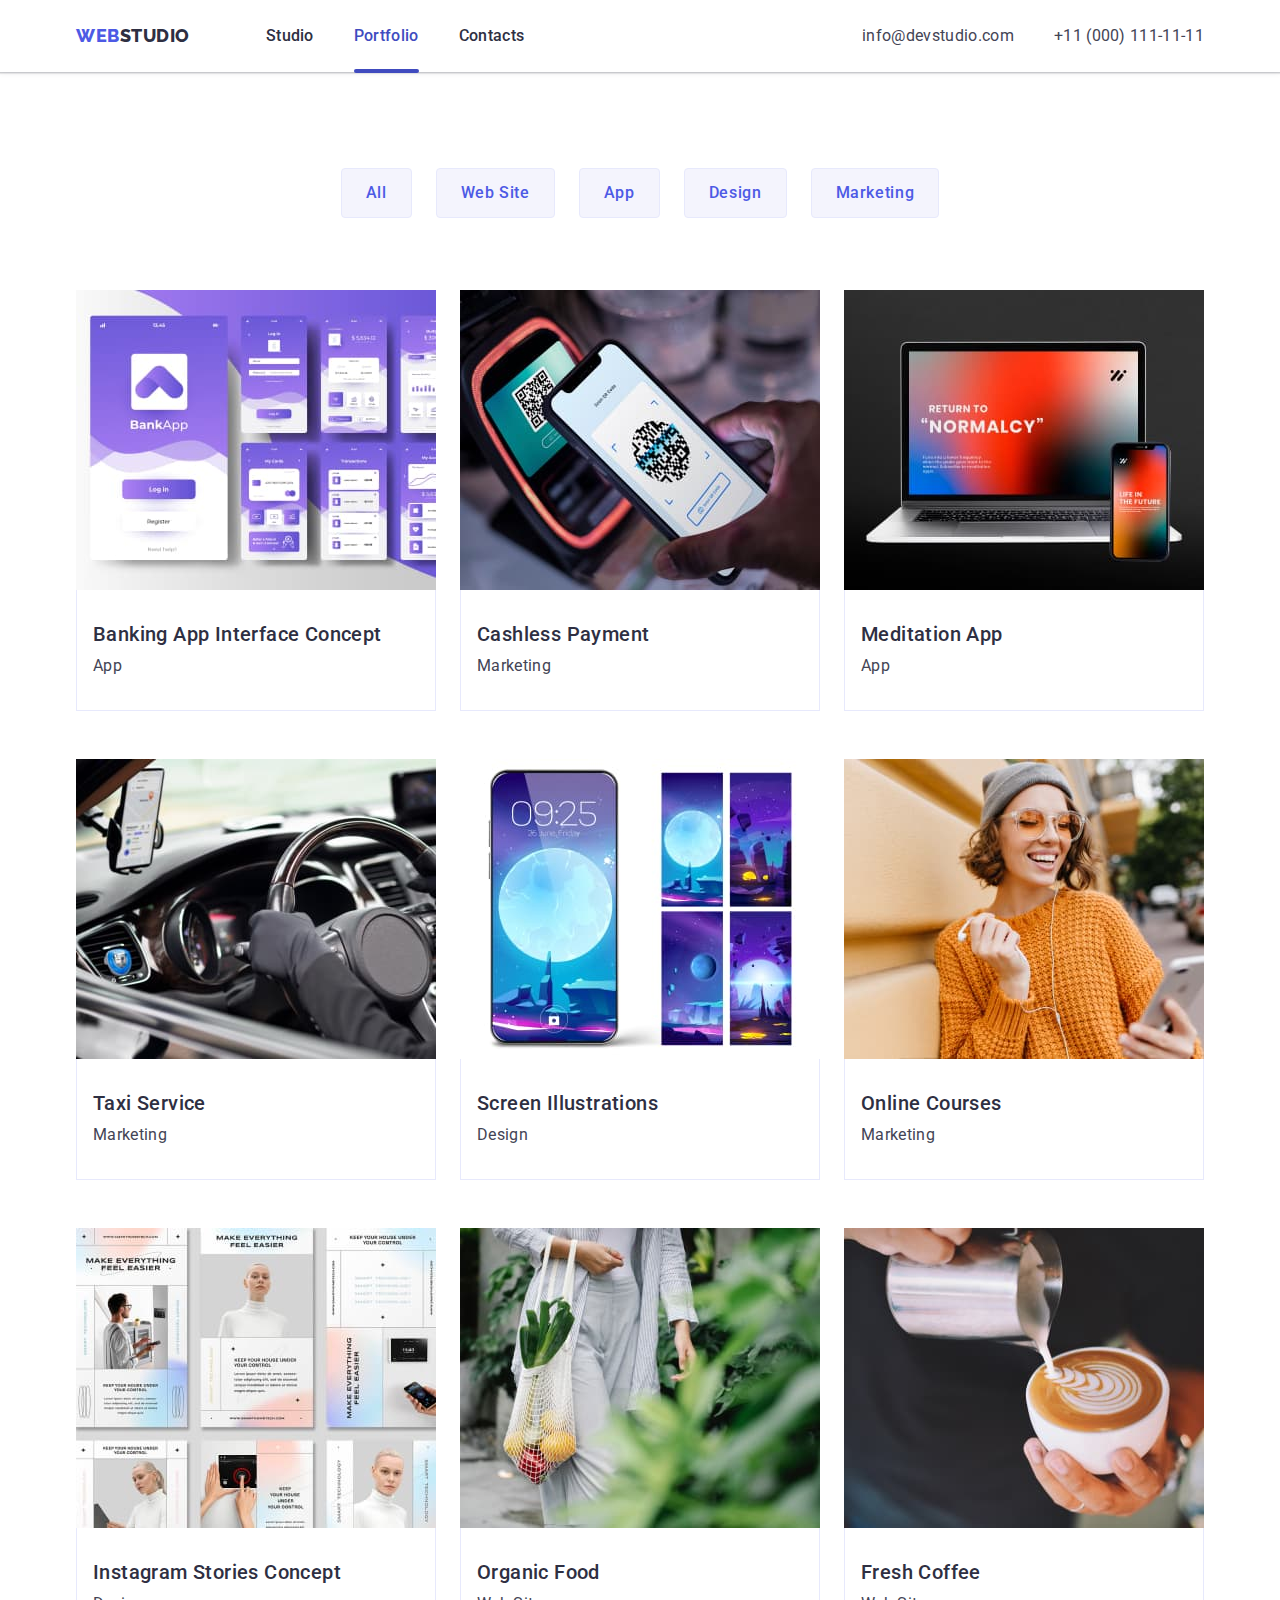
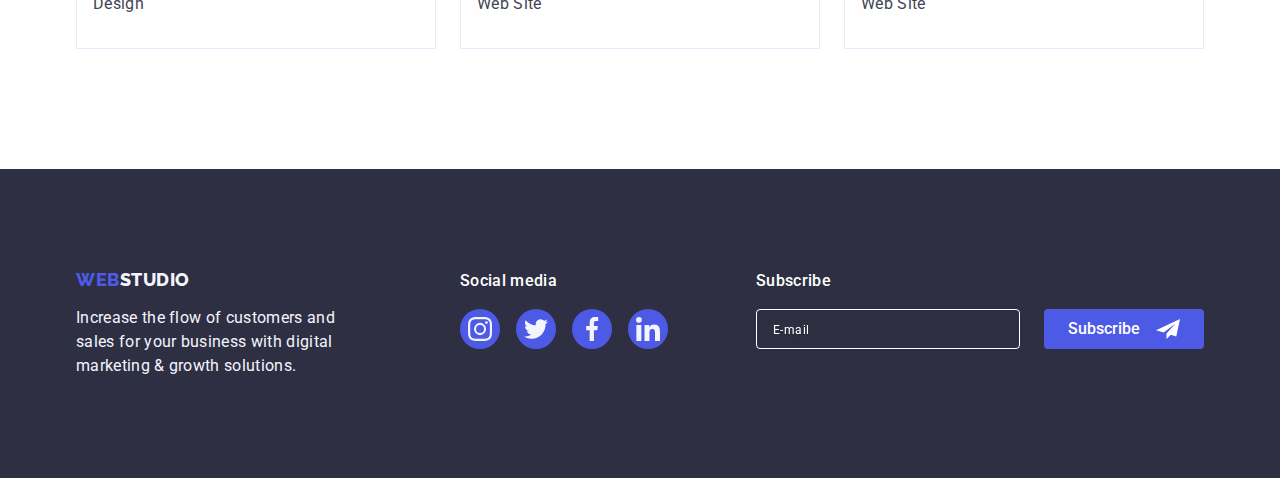
==== portfolio.html @ 3e6c8845 "Initial commit" ====
<!DOCTYPE html>
<html lang="en">
  <head>
    <meta charset="UTF-8" />
    <meta http-equiv="X-UA-Compatible" content="IE=edge" />
    <meta name="viewport" content="width=device-width, initial-scale=1.0" />
    <title>Portfolio</title>
    <link rel="preconnect" href="https://fonts.googleapis.com" />
    <link rel="preconnect" href="https://fonts.gstatic.com" crossorigin />
    <link
      href="https://fonts.googleapis.com/css2?family=Raleway:wght@800&family=Roboto:wght@400;500;700;900&display=swap"
      rel="stylesheet"
    />
    <link
      rel="stylesheet"
      href="https://cdnjs.cloudflare.com/ajax/libs/modern-normalize/1.1.0/modern-normalize.min.css"
    />
    <link rel="stylesheet" href="./css/styles.css" />
  </head>
  <body>
    <header class="page-header">
      <div class="container header-container">
        <nav class="header-navigation">
          <a class="header-logo link" href="./index.html"
            >Web<span class="logo-span">Studio</span></a
          >
          <ul class="navigation-list list">
            <li class="header-menu">
              <a class="navigation-item site-nav-stay link" href="./index.html"
                >Studio</a
              >
            </li>
            <li class="header-menu">
              <a
                class="navigation-item site-nav-line site-nav-active link"
                href="./portfolio.html"
                >Portfolio</a
              >
            </li>
            <li class="header-menu">
              <a class="navigation-item site-nav-stay link" href="">Contacts</a>
            </li>
          </ul>
        </nav>
        <address class="header-contacts">
          <ul class="contacts-list list">
            <li class="item">
              <a
                class="contact-item mail-contact link"
                href="mailto:info@devstudio.com"
                >info@devstudio.com</a
              >
            </li>
            <li class="item">
              <a class="contact-item -img link" href="tel:+11(000)1111111"
                >+11 (000) 111-11-11</a
              >
            </li>
          </ul>
        </address>
      </div>
    </header>
    <main>
      <section class="hero-section">
        <div class="container">
          <h1 class="title-hero" hidden>Portfolio</h1>
          <ul class="buttons-list list">
            <li class="nav-item">
              <button type="button" class="portfolio-button">All</button>
            </li>
            <li class="nav-item">
              <button type="button" class="portfolio-button">Web Site</button>
            </li>
            <li class="nav-item">
              <button type="button" class="portfolio-button">App</button>
            </li>
            <li class="nav-item">
              <button type="button" class="portfolio-button">Design</button>
            </li>
            <li class="nav-item">
              <button type="button" class="portfolio-button">Marketing</button>
            </li>
          </ul>
          <ul class="hero-img list">
            <li class="portfolio-card-list">
              <a class="hero-link link" href="">
                <div class="overlay-conteiner">
                  <img
                    src="./images/im.jpg"
                    alt="Interface"
                    width="360"
                    height="300"
                  />
                  <p class="overlay">
                    Stylish and User-Friendly App Design Concepts · Task Manager
                    App · Calorie Tracker App · Exotic Fruit Ecommerce App ·
                    Cloud Storage App
                  </p>
                </div>
                <div class="card-text">
                  <h2 class="title-img">Banking App Interface Concept</h2>
                  <p class="hero-text">App</p>
                </div>
              </a>
            </li>
            <li class="portfolio-card-list">
              <a class="hero-link link" href="">
                <div class="overlay-conteiner">
                  <img
                    src="./images/im1.jpg"
                    alt="QR code"
                    width="360"
                    height="300"
                  />
                  <p class="overlay">
                    Stylish and User-Friendly App Design Concepts · Task Manager
                    App · Calorie Tracker App · Exotic Fruit Ecommerce App ·
                    Cloud Storage App
                  </p>
                </div>
                <div class="card-text">
                  <h2 class="title-img">Cashless Payment</h2>
                  <p class="hero-text">Marketing</p>
                </div>
              </a>
            </li>
            <li class="portfolio-card-list">
              <a class="hero-link link" href="">
                <div class="overlay-conteiner">
                  <img
                    src="./images/im2.jpg"
                    alt="Laptop"
                    width="360"
                    height="300"
                  />
                  <p class="overlay">
                    Stylish and User-Friendly App Design Concepts · Task Manager
                    App · Calorie Tracker App · Exotic Fruit Ecommerce App ·
                    Cloud Storage App
                  </p>
                </div>
                <div class="card-text">
                  <h2 class="title-img">Meditation App</h2>
                  <p class="hero-text">App</p>
                </div>
              </a>
            </li>
            <li class="portfolio-card-list">
              <a class="hero-link link" href="">
                <div class="overlay-conteiner">
                  <img
                    src="./images/im3.jpg"
                    alt="Phone in the car"
                    width="360"
                    height="300"
                  />
                  <p class="overlay">
                    Stylish and User-Friendly App Design Concepts · Task Manager
                    App · Calorie Tracker App · Exotic Fruit Ecommerce App ·
                    Cloud Storage App
                  </p>
                </div>
                <div class="card-text">
                  <h2 class="title-img">Taxi Service</h2>
                  <p class="hero-text">Marketing</p>
                </div>
              </a>
            </li>
            <li class="portfolio-card-list">
              <a class="hero-link link" href="">
                <div class="overlay-conteiner">
                  <img
                    src="./images/im4.jpg"
                    alt="Phone"
                    width="360"
                    height="300"
                  />
                  <p class="overlay">
                    Stylish and User-Friendly App Design Concepts · Task Manager
                    App · Calorie Tracker App · Exotic Fruit Ecommerce App ·
                    Cloud Storage App
                  </p>
                </div>
                <div class="card-text">
                  <h2 class="title-img">Screen Illustrations</h2>
                  <p class="hero-text">Design</p>
                </div>
              </a>
            </li>
            <li class="portfolio-card-list">
              <a class="hero-link link" href="">
                <div class="overlay-conteiner">
                  <img
                    src="./images/im5.jpg"
                    alt="Girl"
                    width="360"
                    height="300"
                  />
                  <p class="overlay">
                    Stylish and User-Friendly App Design Concepts · Task Manager
                    App · Calorie Tracker App · Exotic Fruit Ecommerce App ·
                    Cloud Storage App
                  </p>
                </div>
                <div class="card-text">
                  <h2 class="title-img">Online Courses</h2>
                  <p class="hero-text">Marketing</p>
                </div>
              </a>
            </li>
            <li class="portfolio-card-list">
              <a class="hero-link link" href="">
                <div class="overlay-conteiner">
                  <img
                    src="./images/im6.jpg"
                    alt="Instagram Stories"
                    width="360"
                    height="300"
                  />
                  <p class="overlay">
                    Stylish and User-Friendly App Design Concepts · Task Manager
                    App · Calorie Tracker App · Exotic Fruit Ecommerce App ·
                    Cloud Storage App
                  </p>
                </div>
                <div class="card-text">
                  <h2 class="title-img">Instagram Stories Concept</h2>
                  <p class="hero-text">Design</p>
                </div>
              </a>
            </li>
            <li class="portfolio-card-list">
              <a class="hero-link link" href="">
                <div class="overlay-conteiner">
                  <img
                    src="./images/im7.jpg"
                    alt="Organic Food"
                    width="360"
                    height="300"
                  />
                  <p class="overlay">
                    Stylish and User-Friendly App Design Concepts · Task Manager
                    App · Calorie Tracker App · Exotic Fruit Ecommerce App ·
                    Cloud Storage App
                  </p>
                </div>
                <div class="card-text">
                  <h2 class="title-img">Organic Food</h2>
                  <p class="hero-text">Web Site</p>
                </div>
              </a>
            </li>
            <li class="portfolio-card-list">
              <a class="hero-link link" href="">
                <div class="overlay-conteiner">
                  <img
                    src="./images/im8.jpg"
                    alt="Coffee"
                    width="360"
                    height="300"
                  />
                  <p class="overlay">
                    Stylish and User-Friendly App Design Concepts · Task Manager
                    App · Calorie Tracker App · Exotic Fruit Ecommerce App ·
                    Cloud Storage App
                  </p>
                </div>
                <div class="card-text">
                  <h2 class="title-img">Fresh Coffee</h2>
                  <p class="hero-text">Web Site</p>
                </div>
              </a>
            </li>
          </ul>
        </div>
      </section>
    </main>
    <footer class="footer">
      <div class="container container-footer">
        <div class="footer-wrap">
          <a class="footer-logo link" href="./indeks.html"
            >Web<span class="span-logo">Studio</span></a
          >
          <p class="footer-text">
            Increase the flow of customers and sales for your business with
            digital marketing & growth solutions.
          </p>
        </div>
        <div class="container-social">
          <h3 class="footer-title">Social media</h3>
          <ul class="footer-soc-list list">
            <li class="footer-soc-item">
              <a class="footer-soc-link link" href="">
                <svg class="footer-soc-icon" width="24" height="24">
                  <use href="./images/icons1.svg#icon-instagram"></use>
                </svg>
              </a>
            </li>
            <li class="footer-soc-item">
              <a class="footer-soc-link link" href="">
                <svg class="footer-soc-icon" width="24" height="24">
                  <use href="./images/icons1.svg#icon-twitter"></use>
                </svg>
              </a>
            </li>
            <li class="footer-soc-item">
              <a class="footer-soc-link link" href="">
                <svg class="footer-soc-icon" width="24" height="24">
                  <use href="./images/icons1.svg#icon-facebook"></use>
                </svg>
              </a>
            </li>
            <li class="footer-soc-item">
              <a class="footer-soc-link link" href="">
                <svg class="footer-soc-icon" width="24" height="24">
                  <use href="./images/icons1.svg#icon-linkedin"></use>
                </svg>
              </a>
            </li>
          </ul>
        </div>
        <div class="subscribe-conteiner">
          <p class="subsrcibe-footer-text">Subscribe</p>
          <form class="subscribe-form-footer">
            <input
              class="subscribe-input-footer"
              type="email"
              placeholder="E-mail"
            />
            <button class="subscribe-button" type="submit">
              Subscribe
              <svg width="24" height="24">
                <use href="./images/symboll.svg#icon-Frame"></use>
              </svg>
            </button>
          </form>
        </div>
      </div>
    </footer>
  </body>
</html>
---- css/styles.css ----
html {
  box-sizing: border-box;
}

*,
*::before,
*::after {
  box-sizing: inherit;
}

:root {

--button-color: #404bbf;
--logo-color: #4d5ae5;
--main-color: #2e2f42;
--hero-footer-color:#2e2f42;
--second-color: #434455;
--color-cornflower: #e7e9fc;
--color-cloud: #f4f4fd;
--color-white: #ffffff;
--background-color:#ffffff;
}

p,
h1,
h2, 
h3, 
h4, 
h5, 
h6 {
margin-top: 0;
margin-bottom: 0;
}

ul {
padding: 0;
margin: 0;
padding-left: 0;
}


img {
display: block;
max-width: 100%;
height: auto;
}

button {
cursor: pointer;
}

body {
font-family: Roboto, sans-serif ;
background-color: var(--background-color);
color: var(--second-color);
}
.list {
list-style: none;
font-style: normal;
padding: 0;
margin: 0;
}
.link {
text-decoration: none;
}

.container {
    width: 1158px;
    padding-left: 15px;
    padding-right: 15px;
    margin: 0 auto;
}
.header-container {
    display: flex;
    justify-content: space-between;
    align-items: center;
}

/* Навігація*/
.header-navigation {
    display: flex;
    align-items: center;

}

.navigation-list {
    display: flex;
    gap: 40px;
}

.header-logo {
text-decoration: none;
text-transform: uppercase;
font-family: 'Raleway', sans-serif;
font-weight: 800;
font-size: 18px;
line-height: 1.17;
letter-spacing: 0.03em;
text-transform: uppercase;
color: var(--logo-color);
margin-right: 76px;
}

.logo-span {
font-family: 'Raleway', sans-serif;
color: var(--main-color);
}

.page-header {
color: var(--main-color);
border-bottom: 1px solid var(--color-cornflower);

}

.navigation-list {
display: flex;
align-items: center;
}

.header-navigation {
display: flex;
}

.navigation-item:hover, 
.navigation-item:focus {
color: var(--button-color);
}

.navigation-item {
font-style: normal;
text-decoration: none;
font-weight: 500;
font-size: 16px;
line-height: 1.5;
letter-spacing: 0.02em;
color: var(--main-color);
display: block;
padding-top: 24px;
padding-bottom: 24px;
transition: box-shadow 250ms cubic-bezier(0.4, 0, 0.2, 1);
}
.navigation-item:active {
color: var(--button-color);

}

.contact-item:hover,
.contact-item:focus {
color: var(--button-color);
}



.contacts-list {
display: flex;
align-items: center;
gap: 40px;
    
}


.contact-item {
font-style: normal;
text-decoration: none;
font-weight: 400;
font-size: 16px;
line-height: 1.5;
letter-spacing: 0.02em;
color: var(--second-color);
padding-bottom: 24px;
padding-top: 24px;
display: block;
transition: box-shadow 250ms cubic-bezier(0.4, 0, 0.2, 1);
}
.contact-item:active {
color: var(--button-color);
}

.site-nav-active {
  color: var(--button-color);
}

.site-nav-stay {
  color: var(--main-color);
}

.site-nav-line {
  position: relative;
}

.site-nav-line::after {
  position: absolute;
  content: "";
  display: block;
  width: 100%;
  height: 4px;
  margin-top: 21px;
  background-color: var(--button-color);
  border-radius: 2px;
  /* opacity:0 ; */
  transition: 250ms cubic-bezier(0.4, 0, 0.2, 1);
}
.header-menu {

  transition: color 250ms cubic-bezier(0.4, 0, 0.2, 1);
}



/* Hero */

.section-hero {
background: var(--hero-footer-color);
background-image: linear-gradient(rgba(46, 47, 66, 0.7), rgba(46, 47, 66, 0.7)), url(../images/people-office\ 1.jpg);
background-repeat: no-repeat;
background-position: center;
background-size: cover;
text-align: center;
padding-top: 188px;
padding-bottom: 188px;
max-width: 1440px;
margin-right: auto;
margin-left: auto;


}
.hero-title {
font-style: normal;
font-weight: 700;
font-size: 56px;
line-height: 1.07;
letter-spacing: 0.02em;
text-align: center;
color: var(--color-white);
margin-bottom: 48px;
text-align: center;
margin-left: auto;
margin-right: auto;
width: 496px;
}
.hero-btn {
font-family: "Roboto", sans-serif;
font-style: normal;
font-weight: 500;
min-width: 169px;
font-size: 16px;
line-height: 1.5;
letter-spacing: 0.04em;
color: var(--color-white);    
background: var(--logo-color);
box-shadow: 0px 4px 4px rgba(0, 0, 0, 0.15);
border-radius: 4px;
border: 1px solid #4D5AE5;
cursor: pointer;
padding: 16px 32px;
display: inline-block;
text-align: center;
justify-content: center;
transition: background-color 250ms cubic-bezier(0.4, 0, 0.2, 1);
}
.hero-btn:active {
color: #FFFFFF;
}

.hero-btn:hover,
.hero-btn:focus {
background-color: var(--button-color);
}

/* Advantages */

.advantages-icon {
display: flex;
justify-content: center;
align-items: center;
background-color: #f4f4fd;
width: 264px;
height: 112px;
border-radius: 4px;
margin-bottom: 8px;
margin-right: 24px;
}

.section {
padding-bottom: 0;
padding-top: 120px;
}

.visually-hidden {
font-weight: 500;
font-size: 20px;
line-height: 1.2;
letter-spacing: 0.02em;
color: var(--main-color);
margin-bottom: 8px;
margin-top: 0;
position: absolute;
white-space: nowrap;
width: 1px;
height: 1px;
overflow: hidden;
border: 0;
padding: 0;
clip: rect(0 0 0 0);
clip-path: inset(50%);
margin: -1px;
}


.section-list {
display: flex;
gap: 24px;
}


.item-text {
width: calc((100% - 72px) / 4);
}

.section-title {
font-weight: 500;
font-size: 20px;
line-height: 1.2;
letter-spacing: 0.02em;
color: var(--hero-footer-color);
margin-bottom: 8px;
}

.title-text {
font-weight: 400;
font-size: 16px;
line-height: 1.5;
letter-spacing: 0.02em;
color: var(--second-color);
width: 264px;
height: 72px;
}



/* What are we doing */

.what-section {
padding-top: 120px;
padding-bottom: 120px;
}


.what-title {
font-weight: 700;
font-size: 36px;
line-height: 1.11;
letter-spacing: 0.02em;
text-align: center;
text-transform: capitalize;
color: var(--hero-footer-color);
margin-bottom: 72px;
}

.what-list {
list-style: none;
display: flex;
column-gap: 24px;
}

/* Team */

.team-section {
background: var(--color-cloud);
padding: 120px 0; 
}

.team-list {
display: flex;
gap: 24px;
}

.our-title {
font-weight: 700;
font-size: 36px;
line-height: 1.11;
letter-spacing: 0.02em;
text-align: center;
text-transform: capitalize;
color: var(--hero-footer-color);
margin-bottom: 72px;
}

.team-title {
font-weight: 500;
font-size: 20px;
line-height: 1.2;
letter-spacing: 0.02em;
color: #2E2F42;
background: var(--background-color);
}

.team-text {
font-weight: 400;
font-size: 16px;
line-height: 1.5;
letter-spacing: 0.02em;
color: #434455;
background: var(--background-color);
margin-top: 8px;
margin-bottom: 8px;
}
.team-professions {
background: var(--background-color);  
box-shadow: 0px 1px 6px rgba(46, 47, 66, 0.08),
0px 1px 1px rgba(46, 47, 66, 0.16), 0px 2px 1px rgba(46, 47, 66, 0.08);
border-radius: 0px 0px 4px 4px;
flex-basis: calc((100 - 3 * 24px) / 4);
}
.comment-team-card {
background-color: var(--white-color);
text-align: center;
padding-top: 32px;
padding-bottom: 32px;
}

.team-soc-list {
display: flex;
justify-content: center;
gap: 24px;
}

.team-soc-item {
width: 40px;
height: 40px;
}

.team-soc-link {
display: flex;
justify-content: center;
align-items: center;
width: 100%;
height: 100%;
border-radius: 50%;
background-color: var(--logo-color);
color: var(--color-cloud);
transition: box-shadow 250ms cubic-bezier(0.4, 0, 0.2, 1);

}

.team-soc-link:hover,
.team-soc-link:focus {
background-color: var(--button-color);

}

/* Costumers */

.customers-title {
font-style: normal;
font-weight: 700;
font-size: 36px;
line-height: 40px;
text-align: center;
letter-spacing: 0.02em;
color: var(--main-color);
margin-bottom: 72px;
}

.customers-section {
padding-top: 130px;
padding-bottom: 120px
}

.list-customers {
display: flex;
margin-top: 72px;
gap: 24px;
}

.item-customers {
  width: calc((100% - 120px) / 6);
}

.icon-customers-link {
display: flex;
justify-content: center;
align-items: center;
height: 88px;
border: 1px solid #8e8f99;
fill: #8e8f99;
border-radius: 4px;
transition: fill 250ms cubic-bezier(0.4, 0, 0.2, 1),
border-color 250ms cubic-bezier(0.4, 0, 0.2, 1);
}

.icon-customers-link:hover,
.icon-customers-link:focus {
fill: var(--button-color);
border: 1px solid var(--button-color);
}

/* Footer */

.footer {
background: var(--main-color);
padding-top: 100px;
padding-bottom: 100px;
}

.footer-logo {
text-decoration: none;
text-transform: uppercase;
font-family: 'Raleway', sans-serif;
font-weight: 800;
font-size: 18px;
line-height: 1.17;
letter-spacing: 0.03em;
text-transform: uppercase;
text-decoration: none;
color: var(--logo-color);
}
.span-logo {
color: var(--color-cloud);
}


.container-footer {
  display: flex;
}


.footer-text {
font-weight: 400;
font-size: 16px;
line-height: 1.5;
letter-spacing: 0.02em;
color: var(--color-cloud);
margin-top: 16px;
width: 264px;
}

.footer-title {
font-weight: 500;
font-size: 16px;
line-height: 1.5;
letter-spacing: 0.02em;
color: #FFFFFF;
margin-bottom: 16px;
}

.footer-soc-list {
display: flex;
justify-content: center;
gap: 16px;
}

.footer-soc-link {
display: flex;
justify-content: center;
align-items: center;
width: 40px;
height: 40px;
background-color: var(--logo-color);
border-radius: 50%;
transition: background-color 250ms cubic-bezier(0.4, 0, 0.2, 1);
}

.footer-soc-link:hover,
.footer-soc-link:focus {
background-color: #31d0aa;
}

.container-social {
margin-left: 120px;
}

.subscribe-conteiner {
  margin-left: auto;
}

.subsrcibe-footer-text {
  font-weight: 500;
  font-size: 16px;
  line-height: 1.5;

  letter-spacing: 0.02em;

  color: var(--color-white);
}

.subscribe-form-footer {
  display: flex;
  margin-top: 16px;
}

.subscribe-input-footer {
  padding-left: 16px;
  width: 264px;
  height: 40px;
  border: 1px solid #ffffff;
  filter: drop-shadow(0px 4px 4px rgba(0, 0, 0, 0.15));
  border-radius: 4px;
  background-color: inherit;
  color: var(--color-white);
}

.subscribe-input-footer::placeholder {
  color: white;
  /* font-weight: 400; */
  font-size: 12px;
  line-height: 2;

  display: flex;
  align-items: center;
  letter-spacing: 0.04em;
}

.subscribe-button {
  font-weight: 500;
  display: flex;
    flex-direction: row;
    justify-content: center;
    align-items: center;
    padding: 8px 24px;
    gap: 16px;
    margin-left: 24px;
    background: var(--logo-color);
    border-radius: 4px;
    border: none;
    cursor: pointer;
    color: var(--color-white);
  transition: background-color 250ms cubic-bezier(0.4, 0, 0.2, 1);
}

.subscribe-button:hover,
.subscribe-button:focus {
  background-color: var(--button-color);
}


/* Portfolio */

.page-header {

border-bottom: 1px solid var(--color-solid);
box-shadow: 0px 2px 1px rgba(46, 47, 66, 0.08), 0px 1px 1px rgba(46, 47, 66, 0.16), 0px 1px 6px rgba(46, 47, 66, 0.08);
}

.buttons-list {
letter-spacing: 0.04em;
display: flex;
justify-content: center;
margin-bottom: 72px;
}
.nav-item {
margin-right: 24px;
}

.nav-item:last-child {
margin-right: 0;
}

.hero-section {
padding-top: 96px;
padding-bottom: 120px;
}

.hero-link {
display: block;
}

.hero-link:hover,
.hero-link:focus {
box-shadow: 0px 1px 6px rgba(46, 47, 66, 0.08),
0px 1px 1px rgba(46, 47, 66, 0.16),
0px 2px 1px rgba(46, 47, 66, 0.08);
}

.portfolio-button {
font-family: 'Roboto', sans-serif;
font-style: normal;    
font-weight: 500;
font-size: 16px;
line-height: 1.5;
letter-spacing: 0.04em;
color: var(--logo-color);
background: var(--color-cloud);
border: 1px solid var(--color-cornflower);
border-radius: 4px;
cursor: pointer;
padding: 12px 24px;
transition: background-color 250ms cubic-bezier(0.4, 0, 0.2, 1), box-shadow 250ms cubic-bezier(0.4, 0, 0.2, 1), color 250ms cubic-bezier(0.4, 0, 0.2, 1), border-color 250ms cubic-bezier(0.4, 0, 0.2, 1);
}

.portfolio-button:active {
font-weight: 500;
font-size: 16px;
line-height: 1.5;
letter-spacing: 0.04em;
color: var(--color-white);
background: var(--button-color);
box-shadow: 0px 3px 1px rgba(0, 0, 0, 0.1), 0px 2px 1px rgba(0, 0, 0, 0.08), 0px 2px 2px rgba(0, 0, 0, 0.12);
border-radius: 4px;
}

.portfolio-button:hover,
.portfolio-button:focus {
background-color: var(--button-color);
color: var(--color-white);
border: 1px solid transparent;
box-shadow: 0px 3px 1px rgba(0, 0, 0, 0.1),
0px 2px 1px rgba(0, 0, 0, 0.08),
0px 2px 2px rgba(0, 0, 0, 0.12);
}

.hero-img {
display: flex;
flex-wrap: wrap;
gap: 48px 24px;
}

.portfolio-card-list {
flex-basis: calc((100% - 2 * 24px) /3);
}

.card-text {
padding-top: 32px;
padding-bottom: 32px;
border: 1px solid #e7e9fc;
padding-left: 16px;
border-top: none;
}

.title-img {
font-weight: 500;
font-size: 20px;
line-height: 1.2;
letter-spacing: 0.02em;
text-decoration: none;
color: var(--main-color);
}
.hero-text {
font-weight: 400;
font-size: 16px;
line-height: 1.5;
letter-spacing: 0.02em;
color: var(--second-color);
margin-top: 8px;
}


.overlay-conteiner {
  position: relative;
  overflow: hidden;
}

.hero-link {
  display: block;
  transition: box-shadow 250ms cubic-bezier(0.4, 0, 0.2, 1);
}

.hero-link:hover,
.hero-link:focus {
  box-shadow: 0px 1px 6px rgba(46, 47, 66, 0.08),
      0px 1px 1px rgba(46, 47, 66, 0.16), 0px 2px 1px rgba(46, 47, 66, 0.08);
} 

.hero-link:hover .overlay,
.hero-link:focus .overlay {
  transform: translate(0, 0);
}

.overlay {
  background-color: var(--logo-color);
  color: var(--color-cloud);
  line-height: 1.5;
  padding: 40px 32px;
  position: absolute;
  left: 0;
  top: 0;
  width: 100%;
  height: 100%;
  transform: translate(0, 100%);
  transition: transform 250ms cubic-bezier(0.4, 0, 0.2, 1);
}



/* Modal */

 .backdrop { 
  position: fixed;
  top: 0;
  left: 0;
  width: 100%;
  height: 100%;
  background-color: rgba(46, 47, 66, 0.4);
  opacity: 1;
  transition: opacity 250ms cubic-bezier(0.4, 0, 0.2, 1), visibility 250ms cubic-bezier(0.4, 0, 0.2, 1)
}

.backdrop.is-hidden {
  opacity: 0;
  visibility: hidden;
  pointer-events: none
}

.backdrop.is-hidden .modal {
  transform: translate(-50%, -50%) scale(0.9);
}

.modal {
  position: absolute;
  top: 50%;
  left: 50%;
  padding: 72px 24px 24px 24px;
  transform: translate(-50%, -50%) scale(1);
  min-width: 408px;
  min-height: 576px;
  background-color: #FCFCFC;
  box-shadow: 0px 1px 1px rgba(0, 0, 0, 0.14), 0px 1px 3px rgba(0, 0, 0, 0.12), 0px 2px 1px rgba(0, 0, 0, 0.2);
  border-radius: 4px;
  transition: transform 250ms cubic-bezier(0.4, 0, 0.2, 1);
}

.modal-button {
  position: absolute;
  display: flex;
  width: 24px;
  height: 24px;
  justify-content: center;
  align-items: center;
  background-color: var(--color-cornflower);
  border: 1px solid rgba(0, 0, 0, 0.1);
  border-radius: 50%;
  top: 32px;
  right: 24px;
  cursor: pointer;
  fill: var(--main-color);
  transition: background-color 250ms cubic-bezier(0.4, 0, 0.2, 1), fill 250ms cubic-bezier(0.4, 0, 0.2, 1)
}

.modal-button:hover,
.modal-button:focus {
  fill: var(--color-white);
  background-color: var(--button-color);
}

.form-name {
  margin-bottom: 16px;
  text-align: center;
  font-weight: 500;
  font-size: 16px;
  line-height: 1.5;
  letter-spacing: 0.02em;
  color: var(--main-color);

}

.form-forename {
  margin-bottom: 4px;
  font-weight: 400;
  font-size: 12px;
  line-height: 1.17;
  letter-spacing: 0.01em;
}

.form-input-icon {
  position: relative;
  display: block;
}


.form-icon {
  position: absolute;
  width: 18px;
  top: 8px;
  left: 19px;
  fill: var(--main-color);
  transition: fill 250ms cubic-bezier(0.4, 0, 0.2, 1);
}

.form-label {
  width: 360px;
  display: flex;
  flex-direction: column;
  margin-bottom: 8px;
  color: #8e8f99;

}


.form-input {
  padding-left: 38px;
  width: 100%;
  font: inherit;
  height: 40px;
  border: 1px solid rgba(46, 47, 66, 0.4);
  border-radius: 4px;
  transition: border 250ms cubic-bezier(0.4, 0, 0.2, 1), fill 250ms cubic-bezier(0.4, 0, 0.2, 1);
}


.form-input:hover,
.form-input:focus {
  border: 1px solid var(--logo-color);
}

.form-input:focus + .form-icon {
  fill: var(--logo-color);
}

.form-input:hover  + .form-icon {
  fill: var(--logo-color);
}


.checkbox {
  position: absolute;
  white-space: nowrap;
  width: 1px;
  height: 1px;
  overflow: hidden;
  border: 0;
  padding: 0;
  clip: rect(0 0 0 0);
  clip-path: inset(50%);
  margin: -1px;
}


.checkbox-label {
  font-weight: 400;
  font-size: 12px;
  display: flex;
  align-items: center;
  margin-top: 16px;
}

.checkbox-icon {
  content: " ";
  margin-right: 8px;
  width: 16px;
  height: 16px;
  border: 1px solid rgba(46, 47, 66, 0.4);
  border-radius: 2px;
  background-color: var(--color-white);
  fill: var(--color-white);
  box-sizing: border-box;
}

.icon-chec {
  position: absolute;
  margin: 2px 2px;

}

.checkbox:checked+.checkbox-icon {
  background-color: var(--button-color);
  border: 1px solid var(--button-color);
}

.policy {
  color: var(--logo-color);
  text-decoration-line: underline;
  letter-spacing: 0.04em
}

.btn-submit {
  margin-top: 24px;
  display: flex;
  justify-content: center;
}

.textarea {
  height: 120px;
  padding-top: 8px;
  padding-left: 16px;
  resize: none;
  border: 1px solid rgba(46, 47, 66, 0.4);
  border-radius: 4px;
}

.textarea::placeholder {
  width: 57px;
  font-weight: 400;
  font-size: 12px;
  line-height: 1.17;
  color: rgba(46, 47, 66, 0.4);

}

.form-label-textarea {
  width: 360px;
  display: flex;
  flex-direction: column;
  margin-bottom: 8 16px;
  color: #8e8f99
  /* margin-bottom: 16px; */
}

.textarea {
  transition: border 250ms cubic-bezier(0.4, 0, 0.2, 1);
}

.textarea:hover,
.textarea:focus {
  border: 1px solid var(--logo-color);
}
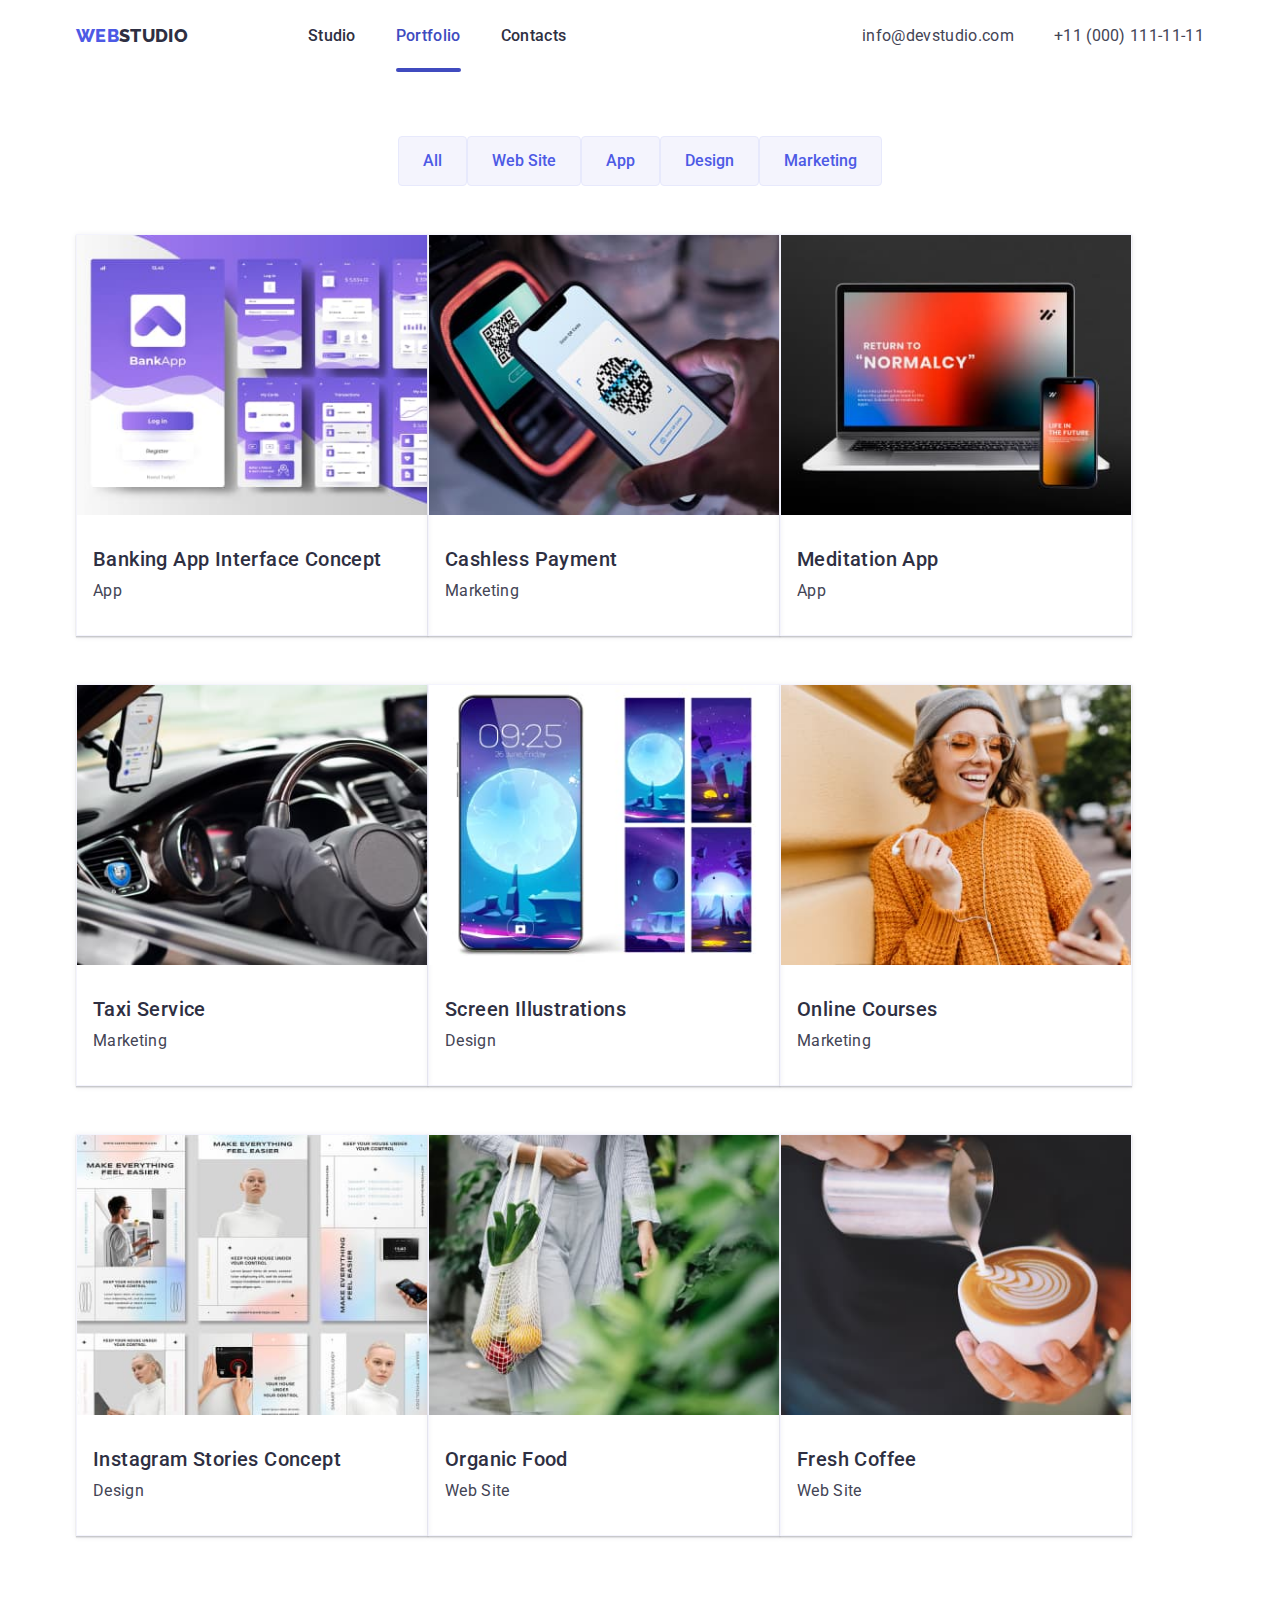
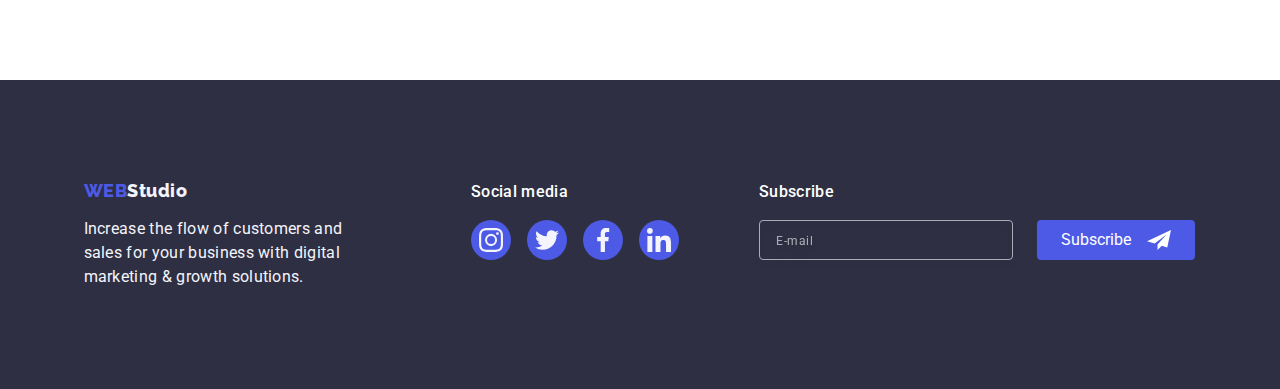
==== commit b4a76ced: "up" ====
--- a/portfolio.html
+++ b/portfolio.html
@@ -1,6 +1,12 @@
 <!DOCTYPE html>
 <html lang="en">
   <head>
+    <link
+      rel="stylesheet"
+      href="https://cdnjs.cloudflare.com/ajax/libs/modern-normalize/1.1.0/modern-normalize.min.css"
+    />
+    <!-- <link rel="stylesheet" href="./css/styles.css" /> -->
+    <link rel="stylesheet" href="./css/MF.css" />
     <meta charset="UTF-8" />
     <meta http-equiv="X-UA-Compatible" content="IE=edge" />
     <meta name="viewport" content="width=device-width, initial-scale=1.0" />
@@ -11,263 +17,342 @@
       href="https://fonts.googleapis.com/css2?family=Raleway:wght@800&family=Roboto:wght@400;500;700;900&display=swap"
       rel="stylesheet"
     />
-    <link
-      rel="stylesheet"
-      href="https://cdnjs.cloudflare.com/ajax/libs/modern-normalize/1.1.0/modern-normalize.min.css"
-    />
-    <link rel="stylesheet" href="./css/styles.css" />
   </head>
+
   <body>
-    <header class="page-header">
-      <div class="container header-container">
-        <nav class="header-navigation">
-          <a class="header-logo link" href="./index.html"
-            >Web<span class="logo-span">Studio</span></a
-          >
-          <ul class="navigation-list list">
+    <!--===========================HEADER=================================-->
+    <header class="section page-header">
+      <div class="conteiner header-conteiner">
+        <nav class="header-nav">
+          <a class="link logo" href="./index.html">
+            WEB<span class="web-color-header">STUDIO</span>
+          </a>
+          <ul class="list site-nav">
             <li class="header-menu">
-              <a class="navigation-item site-nav-stay link" href="./index.html"
-                >Studio</a
-              >
+              <a class="link link-menu" href="./index.html">Studio</a>
             </li>
             <li class="header-menu">
-              <a
-                class="navigation-item site-nav-line site-nav-active link"
-                href="./portfolio.html"
+              <a class="link link-menu active-page" href="./portfolio.html"
                 >Portfolio</a
               >
             </li>
             <li class="header-menu">
-              <a class="navigation-item site-nav-stay link" href="">Contacts</a>
+              <a class="link link-menu" href="">Contacts</a>
             </li>
           </ul>
         </nav>
-        <address class="header-contacts">
-          <ul class="contacts-list list">
-            <li class="item">
+        <button class="mobile-hamburger-menu" type="button" open-burger-menu>
+          <svg class="burger-menu-icon" width="32" height="22">
+            <use href="./images/sprite.svg#icon-burger"></use>
+          </svg>
+        </button>
+
+        <address class="address-header">
+          <ul class="list header-contacts">
+            <li>
               <a
-                class="contact-item mail-contact link"
+                class="link contacts mail-contacts"
                 href="mailto:info@devstudio.com"
                 >info@devstudio.com</a
               >
             </li>
-            <li class="item">
-              <a class="contact-item -img link" href="tel:+11(000)1111111"
+            <li>
+              <a
+                class="link contacts phone-number-contacts"
+                href="tel:+110001111111"
                 >+11 (000) 111-11-11</a
               >
             </li>
           </ul>
         </address>
       </div>
+
+      <div class="mobile-menu is-hidden" burger-data-menu>
+        <div class="conteiner mobile-menu-conteiner">
+          <div>
+            <button
+              type="button"
+              class="button close-mobile-menu"
+              close-menu-burger
+            >
+              <svg class="close-mobile-menu-icon" width="8" height="8">
+                <use href="./images/sprite.svg#close-modal"></use>
+              </svg>
+            </button>
+
+            <nav>
+              <ul class="list nav-mobile-menu">
+                <li class="nav-mobile-menu-item">
+                  <a class="link mobile-menu-link" href="">Studio</a>
+                </li>
+                <li class="nav-mobile-menu-item">
+                  <a class="link mobile-menu-link" href="">Portfolio</a>
+                </li>
+                <li class="nav-mobile-menu-item">
+                  <a class="link mobile-menu-link" href="">Contacts</a>
+                </li>
+              </ul>
+            </nav>
+          </div>
+          <div>
+            <address>
+              <ul class="list contact-modal-mobile">
+                <li>
+                  <a
+                    class="link contacts phone-number-contacts"
+                    href="tel:+110001111111"
+                    >+11 (000) 111-11-11</a
+                  >
+                </li>
+                <li class="mail-item">
+                  <a
+                    class="link contacts mail-contacts"
+                    href="mailto:info@devstudio.com"
+                    >info@devstudio.com</a
+                  >
+                </li>
+              </ul>
+            </address>
+            <ul class="list social-mobile-menu">
+              <li class="item item-social-mobile-menu">
+                <a class="link social-mobile-menu-link" href="#">
+                  <svg width="24" height="24">
+                    <use href="./images/sprite.svg#icon-instagram"></use>
+                  </svg>
+                </a>
+              </li>
+              <li class="item-social-mobile-menu">
+                <a class="link social-mobile-menu-link" href="#">
+                  <svg width="24" height="24">
+                    <use href="./images/sprite.svg#icon-twitter"></use>
+                  </svg>
+                </a>
+              </li>
+              <li class="item-social-mobile-menu">
+                <a class="link social-mobile-menu-link" href="#">
+                  <svg width="24" height="24">
+                    <use href="./images/sprite.svg#icon-facebook"></use>
+                  </svg>
+                </a>
+              </li>
+              <li class="item-social-mobile-menu">
+                <a class="link social-mobile-menu-link" href="#">
+                  <svg width="24" height="24">
+                    <use href="./images/sprite.svg#icon-linkedin"></use>
+                  </svg>
+                </a>
+              </li>
+            </ul>
+          </div>
+        </div>
+      </div>
     </header>
+    <!--================================MAIN=============================-->
     <main>
-      <section class="hero-section">
-        <div class="container">
-          <h1 class="title-hero" hidden>Portfolio</h1>
-          <ul class="buttons-list list">
+      <section class="section portfolio-section">
+        <h1 hidden>Portfolio</h1>
+        <div class="conteiner portfolio-conteiner">
+          <ul class="list page-nav">
             <li class="nav-item">
-              <button type="button" class="portfolio-button">All</button>
+              <button class="portfolio-button" type="button">All</button>
             </li>
             <li class="nav-item">
-              <button type="button" class="portfolio-button">Web Site</button>
+              <button class="portfolio-button" type="button">Web Site</button>
             </li>
             <li class="nav-item">
-              <button type="button" class="portfolio-button">App</button>
+              <button class="portfolio-button" type="button">App</button>
             </li>
             <li class="nav-item">
-              <button type="button" class="portfolio-button">Design</button>
+              <button class="portfolio-button" type="button">Design</button>
             </li>
             <li class="nav-item">
-              <button type="button" class="portfolio-button">Marketing</button>
+              <button class="portfolio-button" type="button">Marketing</button>
             </li>
           </ul>
-          <ul class="hero-img list">
-            <li class="portfolio-card-list">
-              <a class="hero-link link" href="">
+          <ul class="list card-list">
+            <li class="portfolio-card-list">
+              <a class="link portfolio-card-link" href="">
                 <div class="overlay-conteiner">
                   <img
                     src="./images/im.jpg"
-                    alt="Interface"
-                    width="360"
-                    height="300"
-                  />
-                  <p class="overlay">
-                    Stylish and User-Friendly App Design Concepts · Task Manager
-                    App · Calorie Tracker App · Exotic Fruit Ecommerce App ·
-                    Cloud Storage App
-                  </p>
-                </div>
-                <div class="card-text">
-                  <h2 class="title-img">Banking App Interface Concept</h2>
-                  <p class="hero-text">App</p>
-                </div>
-              </a>
-            </li>
-            <li class="portfolio-card-list">
-              <a class="hero-link link" href="">
+                    alt="Banking app interface 7 screen"
+                    width="360"
+                  />
+                  <p class="overlay">
+                    Stylish and User-Friendly App Design Concepts · Task Manager
+                    App · Calorie Tracker App · Exotic Fruit Ecommerce App ·
+                    Cloud Storage App
+                  </p>
+                </div>
+                <div class="portfolio-card-description">
+                  <h2 class="title">Banking App Interface Concept</h2>
+                  <p class="paragraph">App</p>
+                </div>
+              </a>
+            </li>
+            <li class="portfolio-card-list">
+              <a class="link portfolio-card-link" href="">
                 <div class="overlay-conteiner">
                   <img
                     src="./images/im1.jpg"
-                    alt="QR code"
-                    width="360"
-                    height="300"
-                  />
-                  <p class="overlay">
-                    Stylish and User-Friendly App Design Concepts · Task Manager
-                    App · Calorie Tracker App · Exotic Fruit Ecommerce App ·
-                    Cloud Storage App
-                  </p>
-                </div>
-                <div class="card-text">
-                  <h2 class="title-img">Cashless Payment</h2>
-                  <p class="hero-text">Marketing</p>
-                </div>
-              </a>
-            </li>
-            <li class="portfolio-card-list">
-              <a class="hero-link link" href="">
+                    alt="payment by reading the QR code"
+                    width="360"
+                  />
+                  <p class="overlay">
+                    Stylish and User-Friendly App Design Concepts · Task Manager
+                    App · Calorie Tracker App · Exotic Fruit Ecommerce App ·
+                    Cloud Storage App
+                  </p>
+                </div>
+                <div class="portfolio-card-description">
+                  <h2 class="title">Cashless Payment</h2>
+                  <p class="paragraph">Marketing</p>
+                </div>
+              </a>
+            </li>
+            <li class="portfolio-card-list">
+              <a class="link portfolio-card-link" href=""
+                ><div class="overlay-conteiner">
+                  <img
+                    src="./images/im2.jpg"
+                    alt="phone and laptop with an open mediation app"
+                    width="360"
+                  />
+                  <p class="overlay">
+                    Stylish and User-Friendly App Design Concepts · Task Manager
+                    App · Calorie Tracker App · Exotic Fruit Ecommerce App ·
+                    Cloud Storage App
+                  </p>
+                </div>
+                <div class="portfolio-card-description">
+                  <h2 class="title">Meditation App</h2>
+                  <p class="paragraph">App</p>
+                </div>
+              </a>
+            </li>
+            <li class="portfolio-card-list">
+              <a class="link portfolio-card-link" href=""
+                ><div class="overlay-conteiner">
+                  <img
+                    src="./images/im3.jpg"
+                    alt="the driver in gloves holds the steering wheel"
+                    width="360"
+                  />
+                  <p class="overlay">
+                    Stylish and User-Friendly App Design Concepts · Task Manager
+                    App · Calorie Tracker App · Exotic Fruit Ecommerce App ·
+                    Cloud Storage App
+                  </p>
+                </div>
+
+                <div class="portfolio-card-description">
+                  <h2 class="title">Taxi Service</h2>
+                  <p class="paragraph">Marketing</p>
+                </div>
+              </a>
+            </li>
+            <li class="portfolio-card-list">
+              <a class="link portfolio-card-link" href=""
+                ><div class="overlay-conteiner">
+                  <img
+                    src="./images/im4.jpg"
+                    alt="phone and 4 different screensavers are displayed next to it"
+                    width="360"
+                  />
+                  <p class="overlay">
+                    Stylish and User-Friendly App Design Concepts · Task Manager
+                    App · Calorie Tracker App · Exotic Fruit Ecommerce App ·
+                    Cloud Storage App
+                  </p>
+                </div>
+
+                <div class="portfolio-card-description">
+                  <h2 class="title">Screen Illustrations</h2>
+                  <p class="paragraph">Design</p>
+                </div>
+              </a>
+            </li>
+            <li class="portfolio-card-list">
+              <a class="link portfolio-card-link" href="">
                 <div class="overlay-conteiner">
                   <img
-                    src="./images/im2.jpg"
-                    alt="Laptop"
-                    width="360"
-                    height="300"
-                  />
-                  <p class="overlay">
-                    Stylish and User-Friendly App Design Concepts · Task Manager
-                    App · Calorie Tracker App · Exotic Fruit Ecommerce App ·
-                    Cloud Storage App
-                  </p>
-                </div>
-                <div class="card-text">
-                  <h2 class="title-img">Meditation App</h2>
-                  <p class="hero-text">App</p>
-                </div>
-              </a>
-            </li>
-            <li class="portfolio-card-list">
-              <a class="hero-link link" href="">
-                <div class="overlay-conteiner">
-                  <img
-                    src="./images/im3.jpg"
-                    alt="Phone in the car"
-                    width="360"
-                    height="300"
-                  />
-                  <p class="overlay">
-                    Stylish and User-Friendly App Design Concepts · Task Manager
-                    App · Calorie Tracker App · Exotic Fruit Ecommerce App ·
-                    Cloud Storage App
-                  </p>
-                </div>
-                <div class="card-text">
-                  <h2 class="title-img">Taxi Service</h2>
-                  <p class="hero-text">Marketing</p>
-                </div>
-              </a>
-            </li>
-            <li class="portfolio-card-list">
-              <a class="hero-link link" href="">
-                <div class="overlay-conteiner">
-                  <img
-                    src="./images/im4.jpg"
-                    alt="Phone"
-                    width="360"
-                    height="300"
-                  />
-                  <p class="overlay">
-                    Stylish and User-Friendly App Design Concepts · Task Manager
-                    App · Calorie Tracker App · Exotic Fruit Ecommerce App ·
-                    Cloud Storage App
-                  </p>
-                </div>
-                <div class="card-text">
-                  <h2 class="title-img">Screen Illustrations</h2>
-                  <p class="hero-text">Design</p>
-                </div>
-              </a>
-            </li>
-            <li class="portfolio-card-list">
-              <a class="hero-link link" href="">
-                <div class="overlay-conteiner">
-                  <img
                     src="./images/im5.jpg"
-                    alt="Girl"
-                    width="360"
-                    height="300"
-                  />
-                  <p class="overlay">
-                    Stylish and User-Friendly App Design Concepts · Task Manager
-                    App · Calorie Tracker App · Exotic Fruit Ecommerce App ·
-                    Cloud Storage App
-                  </p>
-                </div>
-                <div class="card-text">
-                  <h2 class="title-img">Online Courses</h2>
-                  <p class="hero-text">Marketing</p>
-                </div>
-              </a>
-            </li>
-            <li class="portfolio-card-list">
-              <a class="hero-link link" href="">
-                <div class="overlay-conteiner">
+                    alt="a girl in headphones smiles and looks at the phone"
+                    width="360"
+                  />
+                  <p class="overlay">
+                    Stylish and User-Friendly App Design Concepts · Task Manager
+                    App · Calorie Tracker App · Exotic Fruit Ecommerce App ·
+                    Cloud Storage App
+                  </p>
+                </div>
+
+                <div class="portfolio-card-description">
+                  <h2 class="title">Online Courses</h2>
+                  <p class="paragraph">Marketing</p>
+                </div>
+              </a>
+            </li>
+            <li class="portfolio-card-list">
+              <a class="link portfolio-card-link" href=""
+                ><div class="overlay-conteiner">
                   <img
                     src="./images/im6.jpg"
-                    alt="Instagram Stories"
-                    width="360"
-                    height="300"
-                  />
-                  <p class="overlay">
-                    Stylish and User-Friendly App Design Concepts · Task Manager
-                    App · Calorie Tracker App · Exotic Fruit Ecommerce App ·
-                    Cloud Storage App
-                  </p>
-                </div>
-                <div class="card-text">
-                  <h2 class="title-img">Instagram Stories Concept</h2>
-                  <p class="hero-text">Design</p>
-                </div>
-              </a>
-            </li>
-            <li class="portfolio-card-list">
-              <a class="hero-link link" href="">
-                <div class="overlay-conteiner">
+                    alt="new concept insta-sstories"
+                    width="360"
+                  />
+                  <p class="overlay">
+                    Stylish and User-Friendly App Design Concepts · Task Manager
+                    App · Calorie Tracker App · Exotic Fruit Ecommerce App ·
+                    Cloud Storage App
+                  </p>
+                </div>
+
+                <div class="portfolio-card-description">
+                  <h2 class="title">Instagram Stories Concept</h2>
+                  <p class="paragraph">Design</p>
+                </div>
+              </a>
+            </li>
+            <li class="portfolio-card-list">
+              <a class="link portfolio-card-link" href=""
+                ><div class="overlay-conteiner">
                   <img
                     src="./images/im7.jpg"
-                    alt="Organic Food"
-                    width="360"
-                    height="300"
-                  />
-                  <p class="overlay">
-                    Stylish and User-Friendly App Design Concepts · Task Manager
-                    App · Calorie Tracker App · Exotic Fruit Ecommerce App ·
-                    Cloud Storage App
-                  </p>
-                </div>
-                <div class="card-text">
-                  <h2 class="title-img">Organic Food</h2>
-                  <p class="hero-text">Web Site</p>
-                </div>
-              </a>
-            </li>
-            <li class="portfolio-card-list">
-              <a class="hero-link link" href="">
-                <div class="overlay-conteiner">
+                    alt="girl with organic food grid"
+                    width="360"
+                  />
+                  <p class="overlay">
+                    Stylish and User-Friendly App Design Concepts · Task Manager
+                    App · Calorie Tracker App · Exotic Fruit Ecommerce App ·
+                    Cloud Storage App
+                  </p>
+                </div>
+
+                <div class="portfolio-card-description">
+                  <h2 class="title">Organic Food</h2>
+                  <p class="paragraph">Web Site</p>
+                </div>
+              </a>
+            </li>
+            <li class="portfolio-card-list">
+              <a class="link portfolio-card-link" href=""
+                ><div class="overlay-conteiner">
                   <img
                     src="./images/im8.jpg"
-                    alt="Coffee"
-                    width="360"
-                    height="300"
-                  />
-                  <p class="overlay">
-                    Stylish and User-Friendly App Design Concepts · Task Manager
-                    App · Calorie Tracker App · Exotic Fruit Ecommerce App ·
-                    Cloud Storage App
-                  </p>
-                </div>
-                <div class="card-text">
-                  <h2 class="title-img">Fresh Coffee</h2>
-                  <p class="hero-text">Web Site</p>
+                    alt="barista holds a cup of coffee and paints with milk"
+                    width="360"
+                  />
+                  <p class="overlay">
+                    Stylish and User-Friendly App Design Concepts · Task Manager
+                    App · Calorie Tracker App · Exotic Fruit Ecommerce App ·
+                    Cloud Storage App
+                  </p>
+                </div>
+
+                <div class="portfolio-card-description">
+                  <h2 class="title">Fresh Coffee</h2>
+                  <p class="paragraph">Web Site</p>
                 </div>
               </a>
             </li>
@@ -275,44 +360,45 @@
         </div>
       </section>
     </main>
-    <footer class="footer">
-      <div class="container container-footer">
-        <div class="footer-wrap">
-          <a class="footer-logo link" href="./indeks.html"
-            >Web<span class="span-logo">Studio</span></a
-          >
-          <p class="footer-text">
+    <!--==================================FOOTER=============================-->
+    <footer class="section footer-section">
+      <div class="conteiner conteiner-flex">
+        <div class="footer-conteiner">
+          <a class="link logo-footer" href="./index.html"
+            >WEB<span class="web-color-footer">Studio</span>
+          </a>
+          <p class="text-footer">
             Increase the flow of customers and sales for your business with
             digital marketing & growth solutions.
           </p>
         </div>
-        <div class="container-social">
-          <h3 class="footer-title">Social media</h3>
-          <ul class="footer-soc-list list">
-            <li class="footer-soc-item">
-              <a class="footer-soc-link link" href="">
-                <svg class="footer-soc-icon" width="24" height="24">
+        <div class="conteiner-media-footer">
+          <p class="title-media-footer">Social media</p>
+          <ul class="list media-footer">
+            <li class="item-media-footer">
+              <a class="link footer-social-link" href="#">
+                <svg class="social-list-icon" width="24" height="24">
                   <use href="./images/icons1.svg#icon-instagram"></use>
                 </svg>
               </a>
             </li>
-            <li class="footer-soc-item">
-              <a class="footer-soc-link link" href="">
-                <svg class="footer-soc-icon" width="24" height="24">
+            <li class="item-media-footer">
+              <a class="link footer-social-link" href="#">
+                <svg width="24" height="24">
                   <use href="./images/icons1.svg#icon-twitter"></use>
                 </svg>
               </a>
             </li>
-            <li class="footer-soc-item">
-              <a class="footer-soc-link link" href="">
-                <svg class="footer-soc-icon" width="24" height="24">
+            <li class="item-media-footer">
+              <a class="link footer-social-link" href="#">
+                <svg width="24" height="24">
                   <use href="./images/icons1.svg#icon-facebook"></use>
                 </svg>
               </a>
             </li>
-            <li class="footer-soc-item">
-              <a class="footer-soc-link link" href="">
-                <svg class="footer-soc-icon" width="24" height="24">
+            <li class="item-media-footer">
+              <a class="link footer-social-link" href="#">
+                <svg width="24" height="24">
                   <use href="./images/icons1.svg#icon-linkedin"></use>
                 </svg>
               </a>
@@ -337,5 +423,6 @@
         </div>
       </div>
     </footer>
+    <script src="./js/mobile-menu.js" type="module"></script>
   </body>
 </html>
--- a/css/styles.css
+++ b/css/styles.css
@@ -64,16 +64,29 @@
 text-decoration: none;
 }
 
-.container {
+/* .container {
     width: 1158px;
     padding-left: 15px;
     padding-right: 15px;
     margin: 0 auto;
-}
+} */
 .header-container {
     display: flex;
     justify-content: space-between;
     align-items: center;
+}
+
+.visually-hidden {
+  position: absolute;
+  white-space: nowrap;
+  width: 1px;
+  height: 1px;
+  overflow: hidden;
+  border: 0;
+  padding: 0;
+  clip: rect(0 0 0 0);
+  clip-path: inset(50%);
+  margin: -1px;
 }
 
 /* Навігація*/
--- a/css/MF.css
+++ b/css/MF.css
@@ -0,0 +1,1398 @@
+html {
+    box-sizing: border-box;
+}
+
+*,
+*::before,
+*::after {
+    box-sizing: inherit;
+}
+
+:root {
+    --primary-font: "Roboto", sans-serif;
+    --secondary-font: "Raleway", sans-serif;
+    --accent-color: #404bbf;
+    --bgcolor-primary: #e5e5e5;
+    --white-color: #ffffff;
+    --primary-color: #2e2f42;
+    --text-color: #434455;
+    --web-color: #4d5ae5;
+    --footer-text: #e7e9fc;
+    --primary-color-in-dark-them: #f4f4fd;
+    --card-set-gap: 24px;
+    --section-gap: 120px;
+    --transition: 250ms cubic-bezier(0.4, 0, 0.2, 1);
+}
+
+body {
+    font-family: var(--primary-font);
+    color: var(--text-color);
+    letter-spacing: 0.02em;
+    font-size: 16px;
+}
+
+/*============================Загальні====================================*/
+.visually-hidden {
+    position: absolute;
+    width: 1px;
+    height: 1px;
+    margin: -1px;
+    padding: 0;
+    overflow: hidden;
+    border: 0;
+    clip: rect(0 0 0 0);
+}
+
+h1,
+h2,
+h3,
+h4,
+p {
+    margin-top: 0;
+    margin-bottom: 0;
+}
+
+a {
+    color: var(--primary-color);
+}
+
+ul {
+    padding: 0;
+    margin: 0;
+    padding-left: 0;
+}
+
+img {
+    display: block;
+    max-width: 100%;
+    width: 100%;
+    height: auto;
+}
+
+button {
+    cursor: pointer;
+}
+
+.list {
+    list-style: none;
+    text-decoration: none;
+}
+
+.link {
+    list-style: none;
+    text-decoration: none;
+    font-style: normal;
+}
+
+.title {
+    color: var(--primary-color);
+    font-weight: 500;
+    font-size: 20px;
+    line-height: 1.2;
+    letter-spacing: 0.02em;
+    margin: 0;
+}
+
+.paragraph {
+    color: var(--text-color);
+    font-size: 16px;
+    line-height: 1.5;
+    letter-spacing: 0.02em;
+    margin-top: 8px;
+}
+
+.conteiner {
+    padding-left: 16px;
+    padding-right: 16px;
+    margin-left: auto;
+    margin-right: auto;
+}
+
+.img-item {
+    flex-wrap: wrap;
+}
+
+.section {
+    padding-top: 96px;
+    padding-bottom: 96px;
+}
+
+/* --===========================HEADER=================================-- */
+.page-header {
+    padding-top: 24px;
+    padding-bottom: 24px;
+}
+
+.header-conteiner {
+    display: flex;
+    align-items: center;
+    justify-content: space-between;
+}
+
+.logo {
+    font-family: var(--secondary-font);
+    font-weight: 800;
+    font-size: 18px;
+    line-height: 1.17;
+    color: var(--web-color);
+}
+
+.web-color-header {
+    color: var(--primary-color);
+}
+
+.burger-menu-icon {
+    stroke: var(--primary-color);
+}
+
+.mobile-hamburger-menu {
+    background-color: transparent;
+    border: none;
+}
+
+@media screen and (max-width: 767px) {
+    .site-nav {
+        display: none;
+    }
+
+    .address-header {
+        display: none;
+    }
+
+    .mobile-menu {
+        position: fixed;
+        z-index: 1000;
+        top: 0;
+        left: 0;
+        width: 100%;
+        height: 100%;
+        background-color: #fff;
+
+        transition: opacity var(--transition);
+    }
+
+    .is-hidden {
+        opacity: 0;
+        visibility: hidden;
+        pointer-events: none;
+    }
+
+    .mobile-menu:is-open {
+        opacity: 1;
+        visibility: visible;
+        pointer-events: auto;
+        transition: opacity var(--transition);
+    }
+
+         .close-mobile-menu {
+             position: absolute;
+             display: flex;
+             width: 24px;
+             height: 24px;
+             justify-content: center;
+             align-items: center;
+             background-color: var(--color-solid);
+             border: 1px solid rgba(0, 0, 0, 0.1);
+             border-radius: 50%;
+             top: 24px;
+             right: 24px;
+             cursor: pointer;
+             fill: var(--color-NAVYBLU);
+             transition: background-color 250ms cubic-bezier(0.4, 0, 0.2, 1), fill 250ms cubic-bezier(0.4, 0, 0.2, 1);
+         }
+
+    .close-mobile-menu:hover,
+    .close-mobile-menu:focus {
+        background-color: var(--accent-color);
+    }
+
+    .close-mobile-menu-icon {
+        fill: var(--primary-color);
+        transition: background-color var(--transition);
+    }
+
+    .close-mobile-menu-icon:hover,
+    .close-mobile-menu-icon:focus {
+        fill: var(--white-color);
+    }
+
+    .mobile-menu-conteiner {
+        position: relative;
+        padding-top: 80px;
+        padding-bottom: 40px;
+        padding-left: 40px;
+        display: flex;
+        flex-wrap: wrap;
+        flex-direction: column;
+        justify-content: space-between;
+        height: 100%;
+    }
+
+    .mobile-menu-link {
+        color: var(--primary-color);
+        font-weight: 700;
+        font-size: 36px;
+        line-height: 1.11;
+        transition: color var(--transition);
+    }
+
+    .mobile-menu-link:hover,
+    .mobile-menu-link:focus {
+        color: var(--accent-color);
+    }
+
+    .nav-mobile-menu-item:not(:last-child) {
+        margin-bottom: 40px;
+    }
+
+    .contact-modal-mobile {}
+
+    .contacts {
+        color: var(--text-color);
+        transition: color var(--transition);
+    }
+
+    .contacts:hover,
+    .contacts:focus {
+        color: var(--accent-color);
+    }
+
+    .phone-number-contacts {
+        font-weight: 700;
+        font-size: 36px;
+        line-height: 1.11;
+        margin-bottom: 40px;
+        color: var(--web-color);
+    }
+
+    .mail-contacts {
+        /* color: var(--text-color); */
+        font-weight: 500;
+        font-size: 20px;
+        line-height: 1.2;
+    }
+
+    .mail-item {
+        margin-top: 40px;
+    }
+
+    .active-page-menu {
+        color: var(--accent-color);
+    }
+
+    .social-mobile-menu {
+        display: flex;
+        align-items: center;
+        /* justify-content: space-between; */
+        margin-top: 48px;
+        gap: 56px;
+    }
+
+    .item-social-mobile-menu {
+        background-color: var(--web-color);
+        border-radius: 50%;
+        transition: background-color var(--transition);
+    }
+
+    .item-social-mobile-menu:hover,
+    .item-social-mobile-menu:focus {
+        background-color: #31d0aa;
+    }
+
+    .social-mobile-menu-link {
+        width: 40px;
+        height: 40px;
+        display: flex;
+        justify-content: center;
+        align-items: center;
+    }
+}
+
+/* =====Tablet=====*/
+@media screen and (min-width: 768px) {
+    .logo {
+        margin-right: 120px;
+    }
+
+    .header-nav {
+        display: flex;
+        align-items: center;
+    }
+
+    .mobile-hamburger-menu {
+        display: none;
+    }
+
+    .mobile-menu {
+        display: none;
+    }
+
+    .site-nav {
+        display: flex;
+        gap: 40px;
+        color: var(--primary-color);
+        font-weight: 500;
+        font-size: 16px;
+        line-height: 1.5;
+    }
+
+    .link-menu:hover,
+    .link-menu:focus {
+        color: var(--accent-color);
+    }
+
+    .link-menu {
+        transition: color var(--transition);
+    }
+
+    .active-page {
+        color: var(--accent-color);
+        position: relative;
+    }
+
+    .active-page::after {
+        display: block;
+        content: "";
+        position: absolute;
+        left: 0px;
+        top: 48px;
+        width: 100%;
+        height: 4px;
+        border-radius: 2px;
+        background-color: var(--accent-color);
+    }
+
+    .contacts {
+        font-style: normal;
+        font-weight: 400;
+        font-size: 12px;
+        line-height: 1.17;
+        letter-spacing: 0.04em;
+    }
+
+    .mail-item {
+        font-style: normal;
+    }
+}
+
+/* =====Desctop=====*/
+@media screen and (min-width: 1158px) {
+    .section {
+        /* padding: 24px 156px; */
+    }
+
+    .header-contacts {
+        display: flex;
+        align-items: center;
+        gap: 40px;
+    }
+
+    .active-page::after {
+        top: 42px;
+    }
+
+    .contacts {
+        color: var(--text-color);
+        transition: color var(--transition);
+        font-weight: 400;
+        font-size: 16px;
+        line-height: 1.5;
+
+        letter-spacing: 0.02em;
+    }
+
+    .contacts:hover,
+    .contacts:focus {
+        color: var(--accent-color);
+    }
+}
+
+/* =================================HERO================================ */
+/* =====Mobile phone=====*/
+
+.hero-section {
+    max-width: 100%;
+    height: 432px;
+    margin-right: auto;
+    margin-left: auto;
+    padding-top: 112px;
+    padding-bottom: 112px;
+    background-color: rgba(46, 47, 66, 0.7);
+    background-image: linear-gradient(rgba(46, 47, 66, 0.7),
+            rgba(46, 47, 66, 0.7)),
+        url(../images/mobile-hero-bg.jpg);
+    background-repeat: no-repeat;
+    background-position: center;
+    background-size: cover;
+}
+
+@media (min-device-pixel-ratio: 2),
+(min-resolution: 192dpi),
+(min-resolution: 2dppx) {
+    .hero-section {
+        background-image: linear-gradient(rgba(46, 47, 66, 0.7),
+                rgba(46, 47, 66, 0.7)),
+            url(../images/mobile-hero-bg.jpg);
+    }
+}
+
+.hero-title {
+    max-width: 320px;
+    font-weight: 700;
+    font-size: 36px;
+    line-height: 1.11;
+    text-align: center;
+    text-transform: capitalize;
+    color: var(--white-color);
+    margin-left: auto;
+    margin-right: auto;
+    margin-bottom: 72px;
+}
+
+.hero-button {
+    padding: 16px 32px;
+
+    font-weight: 500;
+    font-size: 16px;
+    line-height: 1.5;
+    letter-spacing: 0.04em;
+
+    display: flex;
+    margin-left: auto;
+    margin-right: auto;
+
+    color: var(--white-color);
+    background: var(--web-color);
+    box-shadow: 0px 4px 4px rgba(0, 0, 0, 0.15);
+    border-radius: 4px;
+    border: none;
+}
+
+.hero-button:hover,
+.hero-button:focus {
+    background-color: var(--accent-color);
+}
+
+@media screen and (min-width: 428px) {
+    .conteiner {
+        width: 428px;
+    }
+
+    .hero-section {}
+
+    .hero-title {
+        max-width: 320px;
+    }
+}
+
+@media (min-device-pixel-ratio: 2),
+(min-resolution: 192dpi),
+(min-resolution: 2dppx) {
+    .hero-section {
+        background-image: linear-gradient(rgba(46, 47, 66, 0.7),
+                rgba(46, 47, 66, 0.7)),
+            url(../images/mobile-bg-hero@2x.jpg);
+    }
+}
+
+/* =====Tablet=====*/
+@media screen and (min-width: 768px) {
+    .hero-section {
+        max-width: 100%;
+        background-image: linear-gradient(rgba(46, 47, 66, 0.7),
+                rgba(46, 47, 66, 0.7)),
+            url(../images/tablet-bg-hero.jpg);
+    }
+
+    .conteiner {
+        width: 768px;
+    }
+
+    .hero-title {
+        max-width: 496px;
+        font-size: 56px;
+        line-height: 1.07;
+        margin-bottom: 36px;
+    }
+}
+
+@media (min-device-pixel-ratio: 2),
+(min-resolution: 192dpi),
+(min-resolution: 2dppx) {
+    .hero-section {
+        background-image: linear-gradient(rgba(46, 47, 66, 0.7),
+                rgba(46, 47, 66, 0.7)),
+            url(../images/tablet-bg-hero@2x.jpg);
+    }
+}
+
+/* =====Desctop=====*/
+@media screen and (min-width: 1158px) {
+    .hero-section {
+        height: 100%;
+        width: 1440px;
+        padding-top: 188px;
+        padding-bottom: 188px;
+        background-image: linear-gradient(rgba(46, 47, 66, 0.7),
+                rgba(46, 47, 66, 0.7)),
+            url(../images/index/desktop/people-office\ 1.jpg);
+    }
+
+    .conteiner {
+        width: 1128px;
+    }
+
+    .hero-title {
+        margin-bottom: 48px;
+    }
+}
+
+@media (min-device-pixel-ratio: 2),
+(min-resolution: 192dpi),
+(min-resolution: 2dppx) {
+    .hero-section {
+        background-image: linear-gradient(rgba(46, 47, 66, 0.7),
+                rgba(46, 47, 66, 0.7)),
+            url(../images/index/desktop/people-office\ 1@2x.jpg);
+    }
+}
+
+/* =================================HERO MODAL=============================== */
+.backdrop {
+    position: fixed;
+    z-index: 100;
+    top: 0;
+    left: 0;
+    width: 100%;
+    height: 100%;
+    background-color: rgba(46, 47, 66, 0.4);
+    transition: opacity var(--transition), visability var(--transition);
+    opacity: 1;
+}
+
+.backdrop.is-hidden {
+    opacity: 0;
+    visibility: hidden;
+    pointer-events: none;
+    transition: opacity var(--transition), visability var(--transition);
+}
+
+.modal {
+    width: 392px;
+    position: absolute;
+    padding: 72px 24px 24px;
+    top: 50%;
+    left: 50%;
+    transform: translate(-50%, -50%) scale(1);
+    box-shadow: 0px 1px 1px rgba(0, 0, 0, 0.14), 0px 1px 3px rgba(0, 0, 0, 0.12),
+        0px 2px 1px rgba(0, 0, 0, 0.2);
+    border-radius: 4px;
+    background-color: #fcfcfc;
+    transition: transform var(--transition);
+}
+
+.close-modal-btn {
+    padding: 0;
+    width: 24px;
+    height: 24px;
+    background-color: var(--footer-text);
+    border: 1px solid rgba(0, 0, 0, 0.1);
+    border-radius: 50%;
+    position: absolute;
+    right: 24px;
+    top: 24px;
+    transition: background-color var(--transition), fill var(--transition);
+}
+
+.close-modal-btn:hover,
+.close-modal-btn:focus {
+    background-color: var(--accent-color);
+    fill: var(--white-color);
+}
+
+.close-modal-icon {
+    padding: 0;
+    width: 8px;
+    height: 8px;
+}
+
+.modal-title {
+    text-align: center;
+    font-weight: 500;
+    font-size: 16px;
+    line-height: 1.5;
+
+    letter-spacing: 0.02em;
+
+    color: var(--primary-color);
+}
+
+.modal-form {
+    margin-top: 16px;
+}
+
+.modal-label {
+    font-style: normal;
+    font-weight: 400;
+    font-size: 12px;
+    line-height: 1.17;
+    letter-spacing: 0.04em;
+    color: #8e8f99;
+}
+
+.modal-fild {
+    position: relative;
+    margin-bottom: 8px;
+    margin-top: 4px;
+}
+
+.modal-input {
+    width: 100%;
+    height: 40px;
+    border: 1px solid rgba(46, 47, 66, 0.4);
+    border-radius: 4px;
+
+    padding-left: 38px;
+    transition: border var(--transition);
+}
+
+.modal-input:focus {
+    outline: none;
+    border: 1px solid #4d5ae5;
+}
+
+.input-icon {
+    position: absolute;
+    left: 16px;
+    top: 50%;
+    transform: translateY(-50%);
+    transition: fill var(--transition);
+}
+
+.modal-input:focus+.input-icon {
+    fill: #4d5ae5;
+}
+
+.modal-textarea {
+    resize: none;
+    height: 120px;
+    width: 100%;
+    border: 1px solid rgba(46, 47, 66, 0.4);
+    border-radius: 4px;
+    padding: 8px 16px;
+    margin-top: 4px;
+}
+
+.modal-textarea:focus {
+    outline: none;
+    border: 1px solid #4d5ae5;
+}
+
+.modal-textarea::placeholder {
+    color: rgba(46, 47, 66, 0.4);
+}
+
+.visually-hidden {}
+
+.modal-check:checked+.modal-checbox::before {
+    background-color: var(--accent-color);
+    background-image: url(../images/check.svg);
+    background-repeat: no-repeat;
+    background-position: 50% 50%;
+}
+
+.modal-check:focus+.modal-checbox::before {
+    outline: 1px solid var(--accent-color);
+}
+
+.modal-checbox {
+    display: flex;
+    align-items: center;
+    padding: 0px;
+    height: 16px;
+    margin-top: 16px;
+
+    font-weight: 400;
+    font-size: 12px;
+    line-height: 1.17;
+
+    letter-spacing: 0.04em;
+
+    color: #8e8f99;
+
+    border-radius: 4px;
+}
+
+.modal-checbox::before {
+    content: "";
+    display: flex;
+    width: 16px;
+    height: 16px;
+    border: 1px solid rgba(46, 47, 66, 0.4);
+    border-radius: 2px;
+    cursor: pointer;
+    transition: background-color var(--transition);
+    margin-right: 8px;
+}
+
+.modal-policy {
+    color: var(--web-color);
+}
+
+.modal-button-send {
+    display: block;
+    margin-left: auto;
+    margin-right: auto;
+    width: 169px;
+    height: 56px;
+    font-weight: 500;
+    font-size: 16px;
+    line-height: 1.5;
+    border: none;
+    margin-top: 24px;
+
+    padding: 16px 32px;
+    color: var(--white-color);
+    background-color: var(--web-color);
+    box-shadow: 0px 4px 4px rgba(0, 0, 0, 0.15);
+    border-radius: 4px;
+    transition: background-color var(--transition);
+}
+
+.modal-button-send:hover,
+.modal-button-send:focus {
+    background-color: var(--accent-color);
+}
+
+/* =====Tablet=====*/
+@media screen and (min-width: 768px) {
+    .modal {
+        width: 408px;
+    }
+}
+
+/*===============================ADVANTAGES==============================*/
+.advantages-list {
+    display: flex;
+    flex-wrap: wrap;
+    gap: 72px;
+}
+
+.advantages-icon {
+    display: none;
+}
+
+.advantages-title {
+    font-weight: 700;
+    font-size: 36px;
+    line-height: 1.11;
+    margin-bottom: 8px;
+
+    text-align: center;
+    text-transform: capitalize;
+
+    color: var(--primary-color);
+}
+
+.advantages-p {
+    font-weight: 500;
+}
+
+/* =====Tablet=====*/
+@media screen and (min-width: 768px) {
+    .conteiner {
+        width: 768px;
+    }
+
+    .advantages-list {
+        width: 100%;
+        gap: 72px 24px;
+    }
+
+    .advantages-item {
+        flex-basis: calc(100% / 2 - 24px);
+        /* margin-bottom: 72px; */
+    }
+
+    /* .advantages-item:not(:nth-child(2n)) {
+    margin-right: var(--card-set-gap);
+  } */
+
+    .advantages-title {
+        text-align: left;
+    }
+}
+
+/* =====Desctop=====*/
+@media screen and (min-width: 1158px) {
+    .advantages-section {
+        padding-top: 120px;
+        padding-bottom: 120px;
+    }
+
+    .conteiner {
+        width: 1158px;
+        padding-left: 15px;
+        padding-right: 15px;
+    }
+
+    .advantages-list {
+        flex-wrap: nowrap;
+    }
+
+    .advantages-item {
+        flex-basis: calc(100% / 4 - 72px);
+    }
+
+    .advantages-icon {
+        display: flex;
+        justify-content: center;
+        align-items: center;
+        background-color: var(--primary-color-in-dark-them);
+        border-radius: 4px;
+        padding: 24px 100px;
+    }
+
+    /* .advantages-item:not(:nth-child(4n)) {
+    margin-right: var(--card-set-gap);
+  } */
+    .advantages-item:not(:last-child) {
+        margin-bottom: 0;
+    }
+
+    .advantages-title {
+        margin-top: 8px;
+    }
+}
+
+/* =======================WHAT ARE WE GOING==================== */
+.what-section {
+    display: none;
+}
+
+/* =====Tablet=====*/
+@media screen and (min-width: 768px) {}
+
+/* =====Desctop=====*/
+@media screen and (min-width: 1158px) {
+    .what-section {
+        display: flex;
+    }
+
+    .what-section {
+        color: var(--primary-color);
+        text-transform: capitalize;
+        font-weight: 700;
+        font-size: 36px;
+        line-height: 1.11;
+        padding-top: 0;
+        padding-bottom: var(--section-gap);
+    }
+
+    .what-list {
+        display: flex;
+        gap: 24px;
+    }
+
+    .what-list:not(:last-child) {
+        margin-right: var(--card-set-gap);
+    }
+
+    .what-title {
+        font-size: 36px;
+        line-height: 1.11;
+        margin-bottom: 72px;
+        text-align: center;
+    }
+
+    .what-card {
+        width: calc((100% - 48px) / 3);
+    }
+}
+
+/* --============================TEAM==============================-- */
+.team-section {
+    background-color: var(--primary-color-in-dark-them);
+}
+
+.team-conteiner {
+    width: 294px;
+}
+
+.team-title {
+    color: var(--primary-color);
+    text-align: center;
+    text-transform: capitalize;
+    font-weight: 700;
+    font-size: 36px;
+    line-height: 1.11;
+    margin-bottom: 72px;
+}
+
+.team-list {
+    margin-right: auto;
+    margin-left: auto;
+}
+
+.team-card {
+    margin-bottom: 72px;
+    box-shadow: 0px 1px 6px rgba(46, 47, 66, 0.08),
+        0px 1px 1px rgba(46, 47, 66, 0.16), 0px 2px 1px rgba(46, 47, 66, 0.08);
+    border-radius: 0px 0px 4px 4px;
+}
+
+.comment-team-card {
+    background-color: var(--white-color);
+    text-align: center;
+    padding-top: 32px;
+    padding-bottom: 32px;
+}
+
+.list-item {
+    display: inline-block;
+}
+
+.social-list {
+    display: flex;
+    margin-top: 8px;
+    justify-content: center;
+    gap: 24px;
+}
+
+.social-list-link {
+    display: flex;
+    width: 40px;
+    height: 40px;
+    border-radius: 50%;
+    background-color: var(--web-color);
+    justify-content: center;
+    align-items: center;
+    transition: background-color var(--transition);
+}
+
+.social-list-link:hover,
+.social-list-link:focus {
+    background-color: var(--accent-color);
+}
+
+/* =====Tablet=====*/
+@media screen and (min-width: 768px) {
+    .team-conteiner {
+        width: 582px;
+        padding-left: 15px;
+        padding-right: 15px;
+    }
+
+    .team-list {
+        display: flex;
+        flex-wrap: wrap;
+        /* width: calc(100% / 2 - 24px); */
+        gap: 64px 24px;
+    }
+
+    .team-card {
+        margin-bottom: 0;
+    }
+}
+
+/* =====Desctop=====*/
+@media screen and (min-width: 1158px) {
+    .team-conteiner {
+        width: 1158px;
+        padding-left: 15px;
+        padding-right: 15px;
+    }
+}
+
+/* ===================================CUSTOMERS============================== */
+.customers-conteiner {
+    max-width: 426px;
+}
+
+.customers-title {
+    font-weight: 700;
+    font-size: 36px;
+    line-height: 1.11;
+    text-align: center;
+}
+
+.list-customers {
+    margin-top: 72px;
+    display: flex;
+    flex-wrap: wrap;
+    gap: 72px 16px;
+}
+
+.item-customers {
+    width: calc((100% - 16px) / 2);
+}
+
+.icon-customers-link {
+    height: 88px;
+    display: flex;
+    justify-content: center;
+    align-items: center;
+    fill: #8e8f99;
+    border: 1px solid #8e8f99;
+    border-radius: 4px;
+    transition: fill var(--transition), border var(--transition);
+}
+
+.icon-customers-link:hover,
+.icon-customers-link:focus {
+    fill: var(--accent-color);
+    border: 1px solid var(--accent-color);
+}
+
+/* =====Tablet=====*/
+@media screen and (min-width: 768px) {
+    .customers-conteiner {
+        max-width: 584px;
+    }
+
+    .item-customers {
+        width: calc((100% - 48px) / 3);
+    }
+}
+
+/* =====Desctop=====*/
+@media screen and (min-width: 1158px) {
+    .customers-section {
+        padding-top: 120px;
+        padding-bottom: 120px;
+    }
+
+    .customers-conteiner {
+        max-width: 1158px;
+    }
+
+    .list-customers {
+        gap: 24px;
+    }
+
+    .item-customers {
+        width: calc((100% - 120px) / 6);
+    }
+}
+
+/* --==================================FOOTER=============================-- */
+.footer-section {
+    background-color: var(--primary-color);
+}
+
+.conteiner-flex {
+    display: flex;
+    flex-wrap: wrap;
+    justify-content: center;
+}
+
+.footer-conteiner {
+    width: 268px;
+}
+
+.logo-footer {
+    font-family: var(--secondary-font);
+    display: block;
+    width: 100%;
+    color: var(--web-color);
+    text-align: center;
+    font-weight: 800;
+    font-size: 18px;
+    line-height: 1.17;
+    letter-spacing: 0.03em;
+}
+
+.web-color-footer {
+    color: var(--primary-color-in-dark-them);
+}
+
+.text-footer {
+    margin-top: 16px;
+    color: var(--primary-color-in-dark-them);
+    line-height: 1.5;
+}
+
+.conteiner-media-footer {
+    margin-top: 72px;
+}
+
+.title-media-footer {
+    color: var(--white-color);
+    text-align: center;
+    font-weight: 500;
+    font-size: 16px;
+    line-height: 24px;
+    margin-bottom: 16px;
+}
+
+.media-footer {
+    display: flex;
+    gap: 16px;
+    justify-content: center;
+}
+
+.item-media-footer {
+    background-color: var(--web-color);
+    background-repeat: no-repeat;
+    border-radius: 50%;
+
+    transition: background-color var(--transition);
+}
+
+.item-media-footer:hover,
+.item-media-footer:focus {
+    background-color: #31d0aa;
+}
+
+.footer-social-link {
+    width: 40px;
+    height: 40px;
+    border-radius: 50%;
+    display: flex;
+    justify-content: center;
+    align-items: center;
+}
+
+.subscribe-conteiner {
+    width: 100%;
+    margin-top: 72px;
+}
+
+.subsrcibe-footer-text {
+    color: var(--white-color);
+    font-weight: 500;
+    font-size: 16px;
+    line-height: 1.5;
+    margin-bottom: 16px;
+    text-align: center;
+}
+
+.subscribe-form-footer {
+    display: flex;
+    flex-wrap: wrap;
+    justify-content: center;
+    gap: 16px;
+}
+
+.subscribe-input-footer {
+    color: var(--white-color);
+    width: 100%;
+    background-color: inherit;
+    border: 1px solid #ffffff;
+    filter: drop-shadow(0px 4px 4px rgba(0, 0, 0, 0.15));
+    border-radius: 4px;
+    opacity: 0.6;
+    padding-left: 16px;
+    padding-top: 8px;
+    padding-bottom: 8px;
+}
+
+.subscribe-input-footer::placeholder {
+    color: #ffffff;
+    font-weight: 400;
+    font-size: 12px;
+    line-height: 2;
+    letter-spacing: 0.04em;
+}
+
+.subscribe-button {
+    display: flex;
+    align-items: center;
+    gap: 16px;
+    color: var(--white-color);
+    background-color: var(--web-color);
+    border-radius: 4px;
+    padding: 8px 24px;
+    transition: background-color var(--transition);
+    border: none;
+}
+
+.subscribe-button:hover,
+.subscribe-button:focus {
+    background-color: var(--accent-color);
+}
+
+/* =====Tablet=====*/
+@media screen and (min-width: 768px) {
+    .footer-section {
+        padding-left: 15px;
+    }
+
+    .conteiner-flex {
+        width: 584px;
+        justify-content: start;
+    }
+
+    .footer-conteiner {
+        margin-right: 24px;
+    }
+
+    .logo-footer {
+        text-align: inherit;
+    }
+
+    .conteiner-media-footer {
+        margin-top: 0;
+    }
+
+    .title-media-footer {
+        text-align: inherit;
+    }
+
+    .subsrcibe-footer-text {
+        text-align: left;
+    }
+
+    .subscribe-form-footer {
+        justify-content: start;
+        gap: 24px;
+    }
+
+    .subscribe-input-footer {
+        max-width: 254px;
+    }
+}
+
+/* =====Desctop=====*/
+@media screen and (min-width: 1158px) {
+    .footer-section {
+        padding-top: 100px;
+        padding-bottom: 100px;
+    }
+
+    .conteiner-flex {
+        width: 1158px;
+        flex-wrap: nowrap;
+    }
+
+    .footer-conteiner {
+        margin-right: 120px;
+    }
+
+    .conteiner-media-footer {
+        margin-right: 80px;
+    }
+
+    .subscribe-conteiner {
+        margin-left: auto;
+    }
+
+    .subscribe-conteiner {
+        width: 453px;
+        margin-top: 0;
+    }
+
+    .subscribe-form-footer {
+        flex-wrap: nowrap;
+    }
+
+    .subscribe-input-footer {
+        width: 264px;
+    }
+
+    .subscribe-button {}
+}
+
+/* --================================PORTFOLIO=============================-- */
+.portfolio-section {
+    padding-top: 48px;
+    padding-bottom: 48px;
+}
+
+.page-nav {
+    max-width: 263px;
+    margin-bottom: 48px;
+    display: flex;
+    flex-wrap: wrap;
+    /* gap: 24px; */
+}
+
+.portfolio-button {
+    padding: 8px 16px;
+    color: var(--web-color);
+    background-color: var(--primary-color-in-dark-them);
+    border: 1px solid var(--footer-text);
+    border-radius: 4px;
+    font-weight: 500;
+    line-height: 1.5;
+    transition: background-color var(--transition), color var(--transition);
+}
+
+.portfolio-button:hover,
+.portfolio-button:focus {
+    background-color: var(--accent-color);
+    color: var(--white-color);
+}
+
+.card-list {
+    display: flex;
+    flex-wrap: wrap;
+}
+
+.portfolio-card-list {
+    width: 100%;
+    border: 1px solid #f4f4fd;
+    box-shadow: 0px 1px 6px rgba(46, 47, 66, 0.08),
+        0px 1px 1px rgba(46, 47, 66, 0.16), 0px 2px 1px rgba(46, 47, 66, 0.08);
+    margin-bottom: 48px;
+}
+
+.overlay-conteiner>img {
+    max-height: 280px;
+}
+
+.overlay {
+    display: none;
+}
+
+.portfolio-card-description {
+    padding: 32px 16px;
+}
+
+.paragraph {
+    font-weight: 400;
+    line-height: 1.5;
+    color: var(--text-color);
+}
+
+/* =====Tablet=====*/
+@media screen and (min-width: 768px) {
+    .portfolio-section {
+        padding-top: 64px;
+        padding-bottom: 96px;
+    }
+
+    .page-nav {
+        max-width: 100%;
+        justify-content: center;
+    }
+
+    .card-list:not(:nth-of-type(2n)) {
+        column-gap: 24px;
+    }
+
+    .portfolio-card-list {
+        max-width: 352px;
+        flex-basis: calc(100% / 2 - 24px);
+        margin-bottom: 72px;
+    }
+
+    /* .portfolio-card-list:not(:nth-child(2)) {
+    margin-right: 24px;
+  /* } */
+}
+
+/* =====Desctop=====*/
+@media screen and (min-width: 1158px) {
+    .portfolio-card-list {
+        max-width: 360px;
+        flex-basis: calc(100% / 3 - 24px);
+        margin-bottom: 48px;
+    }
+
+    .portfolio-button {
+        padding: 12px 24px;
+    }
+
+    
+}